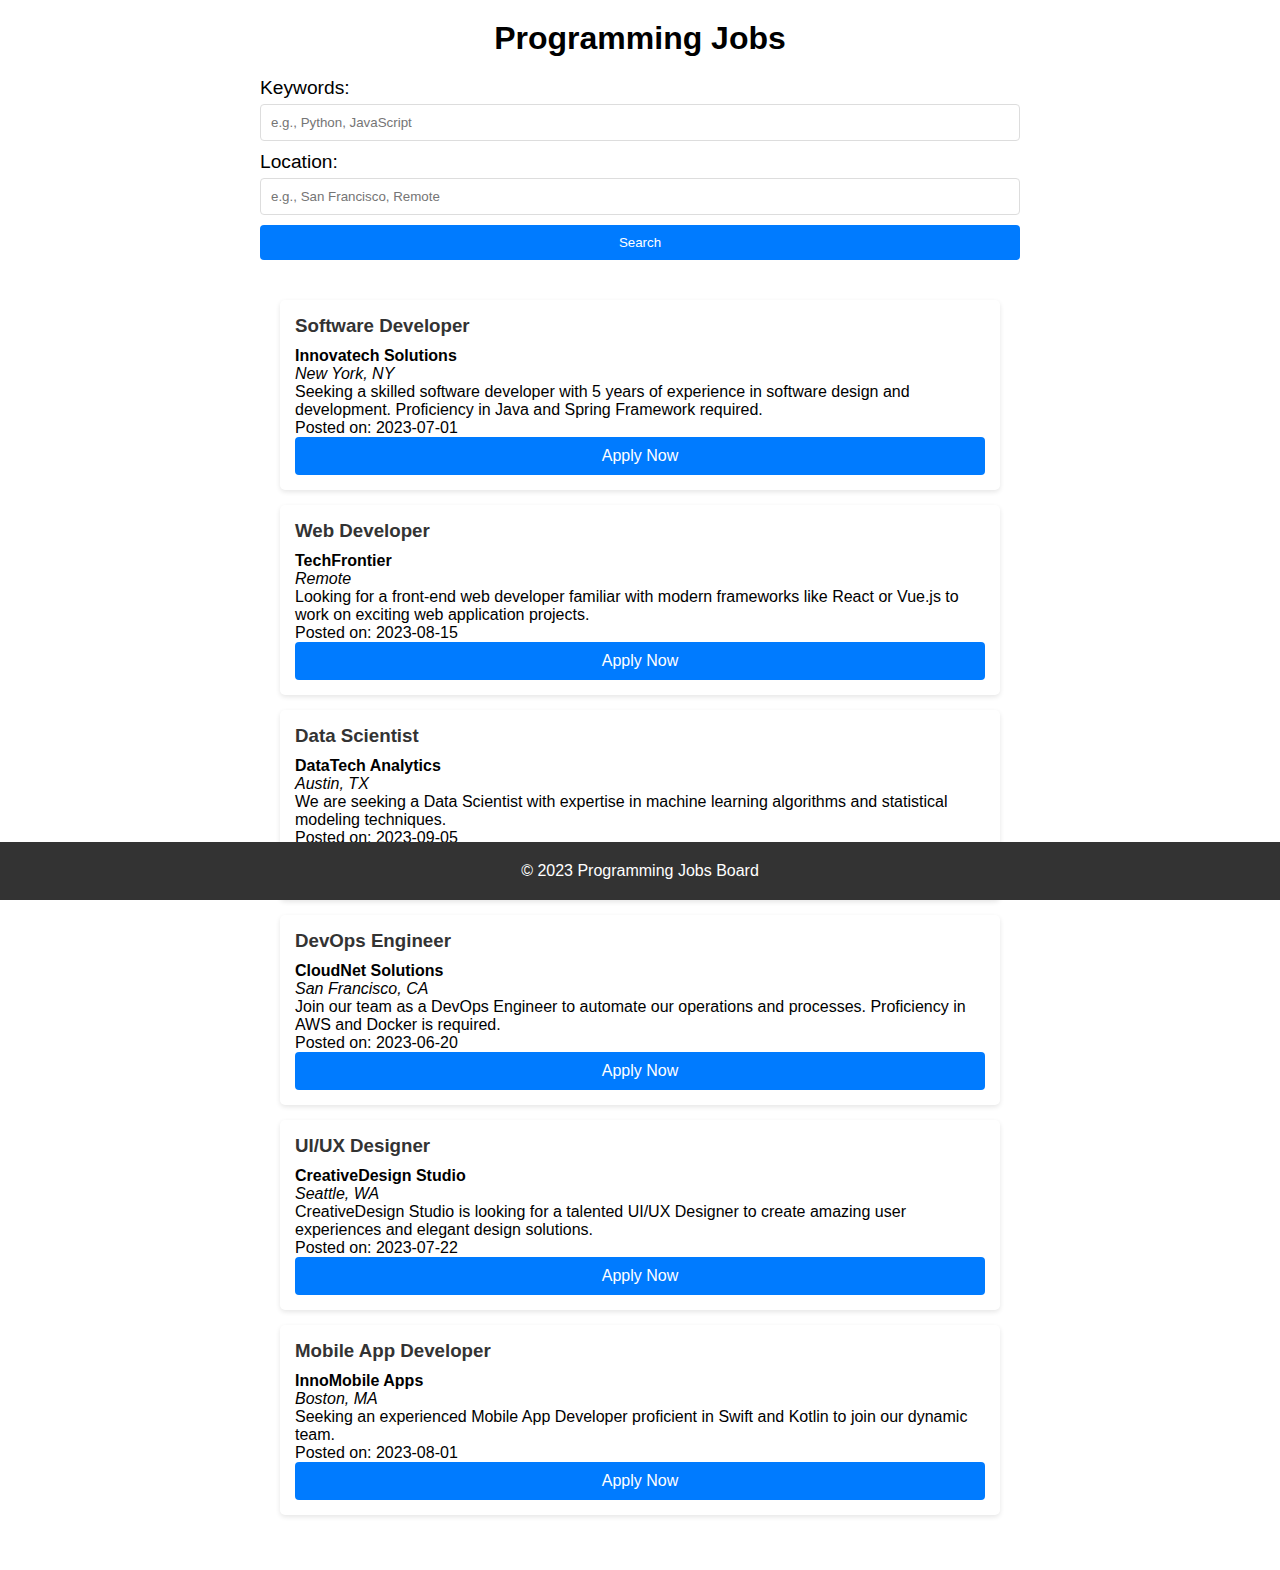
==== index.html @ f2db91b9 "first commit" ====
<!DOCTYPE html>
<html lang="en">
<head>
    <meta charset="UTF-8">
    <meta name="viewport" content="width=device-width, initial-scale=1.0">
    <title>Programming Jobs</title>
    <link rel="stylesheet" href="styles.css">
</head>
<body>
    <div class="container">
        <header>
            <h1>Programming Jobs</h1>
        </header>
        
        <!-- Search Section -->
        <section class="search-section">
            <div class="search-field">
                <label for="keywords">Keywords:</label>
                <input type="text" id="keywords" placeholder="e.g., Python, JavaScript">
            </div>
            <div class="search-field">
                <label for="location">Location:</label>
                <input type="text" id="location" placeholder="e.g., San Francisco, Remote">
            </div>
            <button class="search-btn" onclick="filterJobs()">Search</button>
        </section>
        
        <!-- Jobs List Section -->
        <section class="jobs-list">
            <h2>Featured Jobs:</h2>
            <!-- Jobs will be populated here using JavaScript -->
        </section>
    </div>
    
    <!-- Footer -->
    <footer>
        <p>&copy; 2023 Programming Jobs Board</p>
    </footer>
    
    <!-- JavaScript File -->
    <script src="script.js"></script>
</body>
</html>
---- styles.css ----
/* Basic Reset */
* {
    margin: 0;
    padding: 0;
    box-sizing: border-box;
}

body, html {
    height: 100%;
    font-family: Arial, sans-serif;
}

.container {
    max-width: 800px;
    margin: auto;
    padding: 20px;
}

header {
    text-align: center;
    margin-bottom: 20px;
}

.search-section {
    margin-bottom: 20px;
}

.search-field {
    margin-bottom: 10px;
}

label {
    display: block;
    font-size: 1.2rem;
}

input[type="text"] {
    width: 100%;
    padding: 10px;
    margin-top: 5px;
    border: 1px solid #ddd;
    border-radius: 4px;
}

.search-btn {
    width: 100%;
    padding: 10px;
    background-color: #007bff;
    color: white;
    border: none;
    border-radius: 4px;
    cursor: pointer;
}

.search-btn:hover {
    background-color: #0056b3;
}

.jobs-list h2 {
    margin-bottom: 15px;
}

.job {
    background-color: #fff;
    padding: 15px;
    margin-bottom: 15px;
    border-radius: 5px;
    box-shadow: 0 2px 5px rgba(0,0,0,0.1);
}

.job h3 {
    color: #333;
    margin-bottom: 10px;
}

.apply-btn {
    display: inline-block;
    padding: 10px 20px;
    background-color: #28a745;
    color: white;
    border: none;
    border-radius: 4px;
    cursor: pointer;
}

.apply-btn:hover {
    background-color: #218838;
}

footer {
    text-align: center;
    padding: 20px;
    background-color: #333;
    color: white;
    position: absolute;
    bottom: 0;
    width: 100%;
}
/* ... other styles ... */

.job-grid {
    display: grid;
    grid-template-columns: repeat(auto-fill, minmax(300px, 1fr));
    grid-gap: 20px;
    margin-top: 20px;
  }
  
  .job-card {
    background-color: #fff;
    border-radius: 8px;
    box-shadow: 0 4px 8px rgba(0,0,0,0.1);
    padding: 20px;
    display: flex;
    flex-direction: column;
  }
  
  .job-card h3 {
    color: #333;
    margin-bottom: 15px;
  }
  
  .job-card p {
    flex-grow: 1; /* Ensures that apply button aligns to the bottom */
  }
  
  .apply-btn {
    align-self: start;
    padding: 10px 20px;
    background-color: #007bff;
    color: white;
    text-decoration: none;
    border-radius: 4px;
    text-align: center;
    margin-top: 20px;
    display: inline-block;
  }
  
  .apply-btn:hover {
    background-color: #0056b3;
  }
  
  /* Responsive grid columns */
  @media (max-width: 600px) {
    .job-grid {
      grid-template-columns: 1fr;
    }
  }
  .jobs-list {
    width: 100%;
    padding: 20px;
    box-sizing: border-box;
  }
  
  .job-grid {
    display: flex;
    flex-wrap: wrap;
    gap: 20px;
    justify-content: center;
  }
  
  .job-card {
    width: calc(33.333% - 20px);
    background-color: #fff;
    border-radius: 8px;
    box-shadow: 0 4px 8px rgba(0,0,0,0.1);
    margin-bottom: 20px;
    overflow: hidden;
  }
  
  .job-card h3 {
    background-color: #f8f8f8;
    padding: 15px;
    margin: 0;
    color: #333;
    border-bottom: 1px solid #eee;
  }
  
  .job-card p {
    padding: 0 15px;
    margin: 10px 0;
  }
  
  .apply-btn {
    display: block;
    padding: 10px 15px;
    background-color: #007bff;
    color: white;
    text-decoration: none;
    text-align: center;
    margin-top: auto; /* Pushes the button to the bottom of the card */
  }
  
  .apply-btn:hover {
    background-color: #0056b3;
  }
  
  /* Responsive adjustments */
  @media (max-width: 1200px) {
    .job-card {
      width: calc(50% - 20px);
    }
  }
  
  @media (max-width: 768px) {
    .job-card {
      width: 100%;
    }
  }
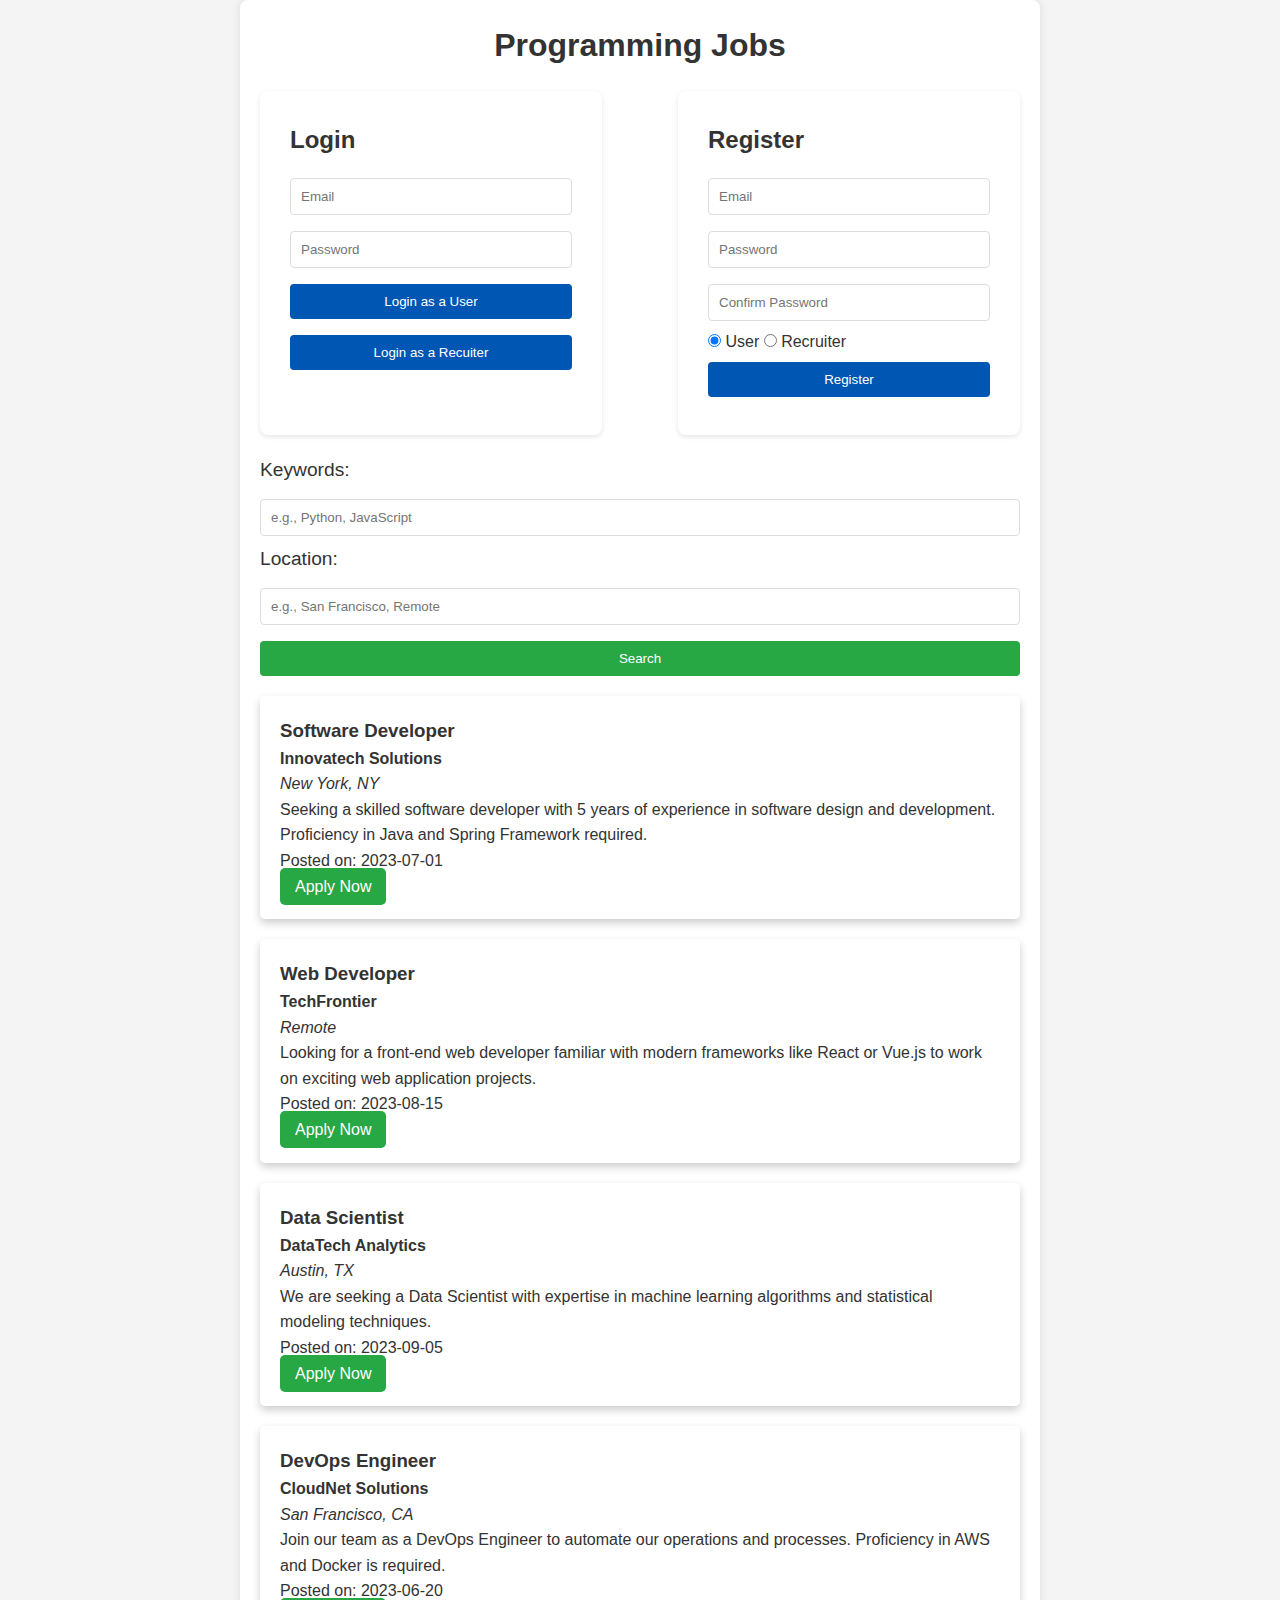
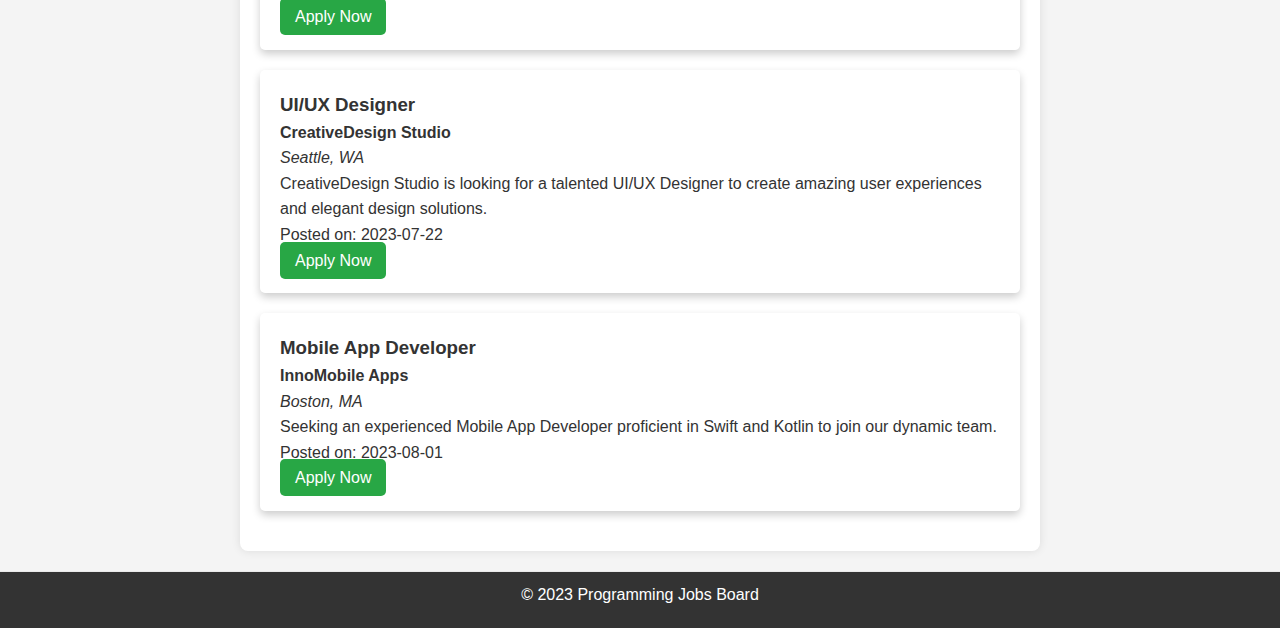
==== commit 2d573116: "f" ====
--- a/index.html
+++ b/index.html
@@ -11,7 +11,36 @@
         <header>
             <h1>Programming Jobs</h1>
         </header>
-        
+
+        <!-- User Login and Registration Section -->
+        <section class="login-registration-section">
+            <div class="login-form">
+                <h2>Login</h2>
+                <form id="loginForm">
+                    <input type="email" id="loginEmail" placeholder="Email" required>
+                    <input type="password" id="loginPassword" placeholder="Password" required>
+                    <button type="submit">Login as a User </button>
+                    <button id="gmailLogin" type="button">Login as a Recuiter </button>
+                </form>
+            </div>
+
+            <div class="registration-form">
+                <h2>Register</h2>
+                <form id="registrationForm">
+                    <input type="email" id="registerEmail" placeholder="Email" required>
+                    <input type="password" id="registerPassword" placeholder="Password" required>
+                    <input type="password" id="confirmPassword" placeholder="Confirm Password" required>
+                    <div>
+                        <input type="radio" id="userTypeUser" name="userType" value="user" checked>
+                        <label for="userTypeUser">User</label>
+                        <input type="radio" id="userTypeRecruiter" name="userType" value="recruiter">
+                        <label for="userTypeRecruiter">Recruiter</label>
+                    </div>
+                    <button type="submit">Register</button>
+                </form>
+            </div>
+        </section>
+
         <!-- Search Section -->
         <section class="search-section">
             <div class="search-field">
@@ -24,19 +53,36 @@
             </div>
             <button class="search-btn" onclick="filterJobs()">Search</button>
         </section>
-        
+
         <!-- Jobs List Section -->
         <section class="jobs-list">
             <h2>Featured Jobs:</h2>
             <!-- Jobs will be populated here using JavaScript -->
         </section>
+        <div class="more-jobs-section text-center" style="display:none;">
+            <p>Login to see more jobs</p>
+        </div>
+
+
+        <!-- Recruiter Job Posting Form (Initially Hidden) -->
+        <section class="job-posting-form" style="display:none;">
+            <h2>Post a Job</h2>
+            <form id="jobPostingForm">
+                <input type="text" id="jobTitle" placeholder="Job Title" required>
+                <textarea id="jobDescription" placeholder="Job Description" required></textarea>
+                <input type="text" id="jobRequirements" placeholder="Job Requirements" required>
+                <button type="submit">Post Job</button>
+            </form>
+        </section>
     </div>
-    
+
+
+
     <!-- Footer -->
     <footer>
         <p>&copy; 2023 Programming Jobs Board</p>
     </footer>
-    
+
     <!-- JavaScript File -->
     <script src="script.js"></script>
 </body>
--- a/styles.css
+++ b/styles.css
@@ -1,208 +1,213 @@
 /* Basic Reset */
 * {
-    margin: 0;
-    padding: 0;
-    box-sizing: border-box;
+  margin: 0;
+  padding: 0;
+  box-sizing: border-box;
 }
 
 body, html {
-    height: 100%;
-    font-family: Arial, sans-serif;
-}
-
+  height: 100%;
+  font-family: 'Arial', sans-serif;
+  background-color: #f4f4f4;
+  color: #333;
+  line-height: 1.6;
+}
+
+/* Container */
 .container {
-    max-width: 800px;
-    margin: auto;
-    padding: 20px;
+  max-width: 800px;
+  margin: auto;
+  padding: 20px;
+  background: #fff;
+  border-radius: 8px;
+  box-shadow: 0 0 10px rgba(0, 0, 0, 0.1);
 }
 
 header {
-    text-align: center;
-    margin-bottom: 20px;
-}
-
+  text-align: center;
+  margin-bottom: 20px;
+}
+
+h1 {
+  color: #333;
+}
+
+/* Login and Registration Forms */
+.login-registration-section {
+  display: flex;
+  justify-content: space-between;
+  margin-bottom: 20px;
+}
+
+.login-form, .registration-form {
+  flex-basis: 45%;
+  padding: 20px;
+  border-radius: 8px;
+  background: #e7e7e7;
+  box-shadow: 0 0 8px rgba(0, 0, 0, 0.1);
+}
+
+.login-form h2, .registration-form h2 {
+  margin-bottom: 10px;
+  color: #333;
+}
+
+input[type="email"], input[type="password"], input[type="text"], textarea {
+  width: 100%;
+  padding: 10px;
+  margin-bottom: 10px;
+  border: 1px solid #ddd;
+  border-radius: 4px;
+}
+
+button {
+  background: #0056b3;
+  color: #fff;
+  border: none;
+  padding: 10px 20px;
+  margin-top: 10px;
+  cursor: pointer;
+  border-radius: 4px;
+}
+
+button:hover {
+  background: #004494;
+}
+
+/* Job Posting Form */
+.job-posting-form {
+  padding: 20px;
+  margin-top: 20px;
+  border-radius: 8px;
+  background: #e7e7e7;
+  box-shadow: 0 0 8px rgba(0, 0, 0, 0.1);
+}
+
+.job-posting-form h2 {
+  margin-bottom: 10px;
+  color: #333;
+}
+
+/* Search Section */
 .search-section {
-    margin-bottom: 20px;
-}
-
-.search-field {
-    margin-bottom: 10px;
-}
-
-label {
-    display: block;
-    font-size: 1.2rem;
-}
-
-input[type="text"] {
-    width: 100%;
-    padding: 10px;
-    margin-top: 5px;
-    border: 1px solid #ddd;
-    border-radius: 4px;
+  margin-bottom: 20px;
+}
+
+.search-field label {
+  display: block;
+  margin-bottom: 5px;
+  font-size: 1.2rem;
 }
 
 .search-btn {
-    width: 100%;
-    padding: 10px;
-    background-color: #007bff;
-    color: white;
+  display: block;
+  width: 100%;
+  padding: 10px;
+  background: #28a745;
+  color: #fff;
+  border: none;
+  border-radius: 4px;
+  cursor: pointer;
+}
+
+.search-btn:hover {
+  background: #218838;
+}
+
+/* Footer */
+footer {
+  text-align: center;
+  margin-top: 20px;
+  padding: 20px;
+  background: #333;
+  color: #fff;
+}
+
+/* Responsive Design */
+@media (max-width: 768px) {
+  .login-registration-section {
+      flex-direction: column;
+  }
+
+  .login-form, .registration-form {
+      flex-basis: 100%;
+      margin-bottom: 20px;
+  }
+}
+/* Import Bootstrap from a CDN */
+@import url('https://stackpath.bootstrapcdn.com/bootstrap/4.3.1/css/bootstrap.min.css');
+
+/* Your custom styles here */
+/* ... */
+
+/* Enhancements for login and registration forms */
+.login-form, .registration-form {
+    background: #ffffff;
+    padding: 30px;
+    border-radius: 8px;
+    box-shadow: 0 2px 5px rgba(0, 0, 0, 0.1);
+}
+
+/* Style for job cards */
+.job {
+    background: #fff;
+    margin-bottom: 15px;
     border: none;
-    border-radius: 4px;
-    cursor: pointer;
-}
-
-.search-btn:hover {
-    background-color: #0056b3;
-}
-
-.jobs-list h2 {
-    margin-bottom: 15px;
-}
-
-.job {
-    background-color: #fff;
-    padding: 15px;
-    margin-bottom: 15px;
-    border-radius: 5px;
-    box-shadow: 0 2px 5px rgba(0,0,0,0.1);
-}
-
-.job h3 {
-    color: #333;
-    margin-bottom: 10px;
+    border-radius: 0.25rem;
+    transition: box-shadow 0.3s ease-in-out;
+}
+
+.job:hover {
+    box-shadow: 0 5px 15px rgba(0, 0, 0, 0.1);
 }
 
 .apply-btn {
-    display: inline-block;
-    padding: 10px 20px;
     background-color: #28a745;
     color: white;
-    border: none;
-    border-radius: 4px;
-    cursor: pointer;
-}
-
-.apply-btn:hover {
-    background-color: #218838;
-}
-
+    text-decoration: none;
+    padding: 10px 15px;
+    border-radius: 5px;
+}
+
+/* Additional styles */
+/* ... */
+/* Existing CSS */
+/* ... */
+
+/* Additional Bootstrap styles for form inputs and buttons */
+input[type="email"], input[type="password"], input[type="text"], textarea, button {
+  margin-top: 0.5rem;
+  margin-bottom: 0.5rem;
+}
+
+/* Bootstrap form and button classes */
+.login-form button, .registration-form button {
+  width: 100%;
+}
+
+/* Card design for jobs */
+.job {
+  background: #ffffff;
+  border-radius: 5px;
+  padding: 20px;
+  margin-bottom: 20px;
+  box-shadow: 0 4px 8px 0 rgba(0,0,0,0.2);
+  transition: 0.3s;
+}
+
+.job:hover {
+  box-shadow: 0 8px 16px 0 rgba(0,0,0,0.2);
+}
+
+/* Footer enhancements */
 footer {
-    text-align: center;
-    padding: 20px;
-    background-color: #333;
-    color: white;
-    position: absolute;
-    bottom: 0;
-    width: 100%;
-}
-/* ... other styles ... */
-
-.job-grid {
-    display: grid;
-    grid-template-columns: repeat(auto-fill, minmax(300px, 1fr));
-    grid-gap: 20px;
-    margin-top: 20px;
+  padding-top: 10px;
+  border-top: 1px solid #eaeaea;
+}
+
+/* Responsive adjustments */
+@media (max-width: 576px) {
+  .login-form, .registration-form {
+    flex-basis: 100%;
   }
-  
-  .job-card {
-    background-color: #fff;
-    border-radius: 8px;
-    box-shadow: 0 4px 8px rgba(0,0,0,0.1);
-    padding: 20px;
-    display: flex;
-    flex-direction: column;
-  }
-  
-  .job-card h3 {
-    color: #333;
-    margin-bottom: 15px;
-  }
-  
-  .job-card p {
-    flex-grow: 1; /* Ensures that apply button aligns to the bottom */
-  }
-  
-  .apply-btn {
-    align-self: start;
-    padding: 10px 20px;
-    background-color: #007bff;
-    color: white;
-    text-decoration: none;
-    border-radius: 4px;
-    text-align: center;
-    margin-top: 20px;
-    display: inline-block;
-  }
-  
-  .apply-btn:hover {
-    background-color: #0056b3;
-  }
-  
-  /* Responsive grid columns */
-  @media (max-width: 600px) {
-    .job-grid {
-      grid-template-columns: 1fr;
-    }
-  }
-  .jobs-list {
-    width: 100%;
-    padding: 20px;
-    box-sizing: border-box;
-  }
-  
-  .job-grid {
-    display: flex;
-    flex-wrap: wrap;
-    gap: 20px;
-    justify-content: center;
-  }
-  
-  .job-card {
-    width: calc(33.333% - 20px);
-    background-color: #fff;
-    border-radius: 8px;
-    box-shadow: 0 4px 8px rgba(0,0,0,0.1);
-    margin-bottom: 20px;
-    overflow: hidden;
-  }
-  
-  .job-card h3 {
-    background-color: #f8f8f8;
-    padding: 15px;
-    margin: 0;
-    color: #333;
-    border-bottom: 1px solid #eee;
-  }
-  
-  .job-card p {
-    padding: 0 15px;
-    margin: 10px 0;
-  }
-  
-  .apply-btn {
-    display: block;
-    padding: 10px 15px;
-    background-color: #007bff;
-    color: white;
-    text-decoration: none;
-    text-align: center;
-    margin-top: auto; /* Pushes the button to the bottom of the card */
-  }
-  
-  .apply-btn:hover {
-    background-color: #0056b3;
-  }
-  
-  /* Responsive adjustments */
-  @media (max-width: 1200px) {
-    .job-card {
-      width: calc(50% - 20px);
-    }
-  }
-  
-  @media (max-width: 768px) {
-    .job-card {
-      width: 100%;
-    }
-  }+}
